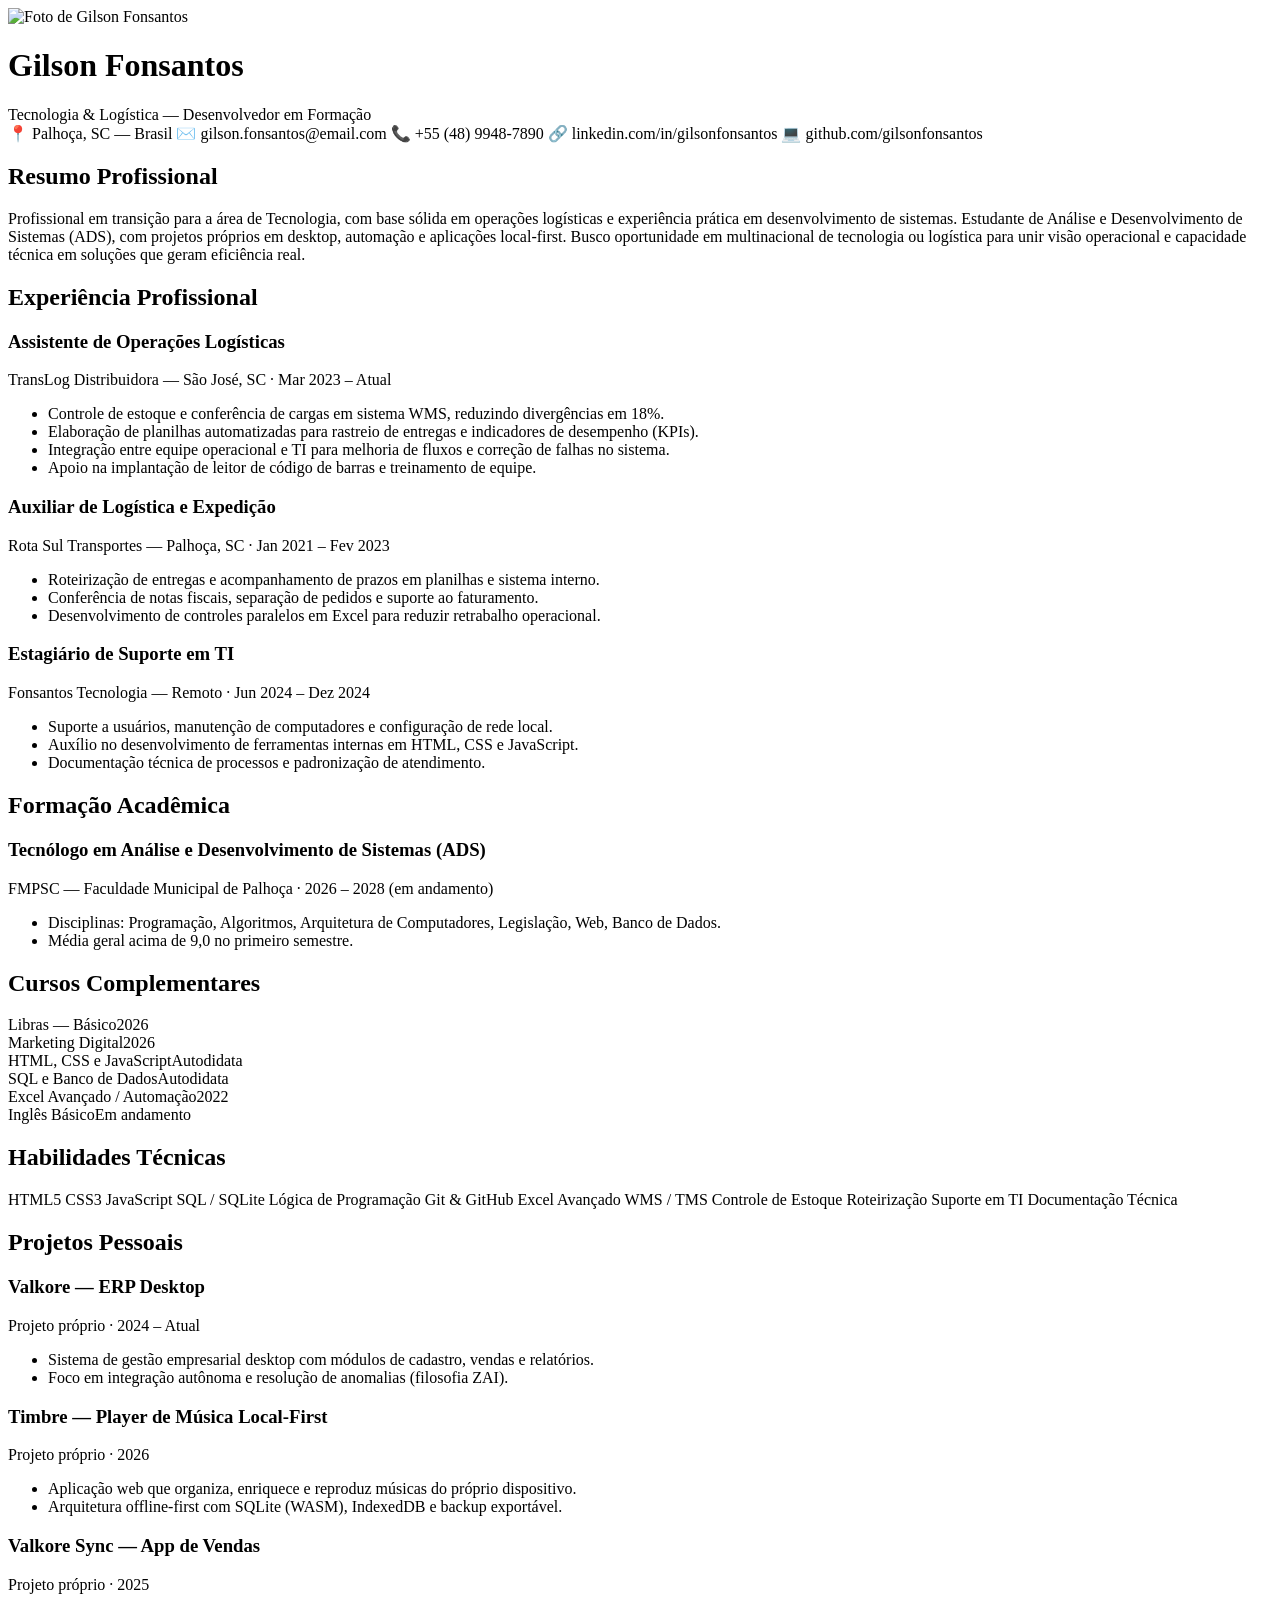
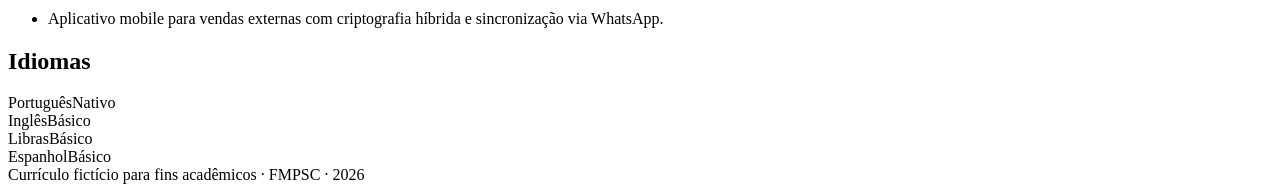
==== index.html @ 28abcbe8 "Add files via upload" ====
<!DOCTYPE html>
<html lang="pt-BR">
<head>
<meta charset="UTF-8">
<meta name="viewport" content="width=device-width, initial-scale=1.0">
<title>Gilson Fonsantos — Currículo</title>
<link rel="stylesheet" href="css/style.css">
</head>
<body>
<div class="page">

  <header>
    <div class="header-flex">
      <img src="img/foto.png" alt="Foto de Gilson Fonsantos" class="avatar">
      <div class="header-text">
        <h1>Gilson Fonsantos</h1>
        <div class="role">Tecnologia &amp; Logística — Desenvolvedor em Formação</div>
        <div class="contact">
          <span>📍 Palhoça, SC — Brasil</span>
          <span>✉️ gilson.fonsantos@email.com</span>
          <span>📞 +55 (48) 9948-7890</span>
          <span>🔗 linkedin.com/in/gilsonfonsantos</span>
          <span>💻 github.com/gilsonfonsantos</span>
        </div>
      </div>
    </div>
  </header>

  <section>
    <h2>Resumo Profissional</h2>
    <div class="summary">
      Profissional em transição para a área de Tecnologia, com base sólida em
      operações logísticas e experiência prática em desenvolvimento de
      sistemas. Estudante de Análise e Desenvolvimento de Sistemas (ADS),
      com projetos próprios em desktop, automação e aplicações local-first.
      Busco oportunidade em multinacional de tecnologia ou logística para
      unir visão operacional e capacidade técnica em soluções que geram
      eficiência real.
    </div>
  </section>

  <section>
    <h2>Experiência Profissional</h2>

    <div class="item">
      <h3>Assistente de Operações Logísticas</h3>
      <div class="meta">TransLog Distribuidora — São José, SC · Mar 2023 – Atual</div>
      <ul>
        <li>Controle de estoque e conferência de cargas em sistema WMS, reduzindo divergências em 18%.</li>
        <li>Elaboração de planilhas automatizadas para rastreio de entregas e indicadores de desempenho (KPIs).</li>
        <li>Integração entre equipe operacional e TI para melhoria de fluxos e correção de falhas no sistema.</li>
        <li>Apoio na implantação de leitor de código de barras e treinamento de equipe.</li>
      </ul>
    </div>

    <div class="item">
      <h3>Auxiliar de Logística e Expedição</h3>
      <div class="meta">Rota Sul Transportes — Palhoça, SC · Jan 2021 – Fev 2023</div>
      <ul>
        <li>Roteirização de entregas e acompanhamento de prazos em planilhas e sistema interno.</li>
        <li>Conferência de notas fiscais, separação de pedidos e suporte ao faturamento.</li>
        <li>Desenvolvimento de controles paralelos em Excel para reduzir retrabalho operacional.</li>
      </ul>
    </div>

    <div class="item">
      <h3>Estagiário de Suporte em TI</h3>
      <div class="meta">Fonsantos Tecnologia — Remoto · Jun 2024 – Dez 2024</div>
      <ul>
        <li>Suporte a usuários, manutenção de computadores e configuração de rede local.</li>
        <li>Auxílio no desenvolvimento de ferramentas internas em HTML, CSS e JavaScript.</li>
        <li>Documentação técnica de processos e padronização de atendimento.</li>
      </ul>
    </div>
  </section>

  <section>
    <h2>Formação Acadêmica</h2>
    <div class="item">
      <h3>Tecnólogo em Análise e Desenvolvimento de Sistemas (ADS)</h3>
      <div class="meta">FMPSC — Faculdade Municipal de Palhoça · 2026 – 2028 (em andamento)</div>
      <ul>
        <li>Disciplinas: Programação, Algoritmos, Arquitetura de Computadores, Legislação, Web, Banco de Dados.</li>
        <li>Média geral acima de 9,0 no primeiro semestre.</li>
      </ul>
    </div>
  </section>

  <section>
    <h2>Cursos Complementares</h2>
    <div class="grid">
      <div class="skill"><span>Libras — Básico</span><span>2026</span></div>
      <div class="skill"><span>Marketing Digital</span><span>2026</span></div>
      <div class="skill"><span>HTML, CSS e JavaScript</span><span>Autodidata</span></div>
      <div class="skill"><span>SQL e Banco de Dados</span><span>Autodidata</span></div>
      <div class="skill"><span>Excel Avançado / Automação</span><span>2022</span></div>
      <div class="skill"><span>Inglês Básico</span><span>Em andamento</span></div>
    </div>
  </section>

  <section>
    <h2>Habilidades Técnicas</h2>
    <div class="tags">
      <span class="tag">HTML5</span>
      <span class="tag">CSS3</span>
      <span class="tag">JavaScript</span>
      <span class="tag">SQL / SQLite</span>
      <span class="tag">Lógica de Programação</span>
      <span class="tag">Git &amp; GitHub</span>
      <span class="tag">Excel Avançado</span>
      <span class="tag">WMS / TMS</span>
      <span class="tag">Controle de Estoque</span>
      <span class="tag">Roteirização</span>
      <span class="tag">Suporte em TI</span>
      <span class="tag">Documentação Técnica</span>
    </div>
  </section>

  <section>
    <h2>Projetos Pessoais</h2>
    <div class="item">
      <h3>Valkore — ERP Desktop</h3>
      <div class="meta">Projeto próprio · 2024 – Atual</div>
      <ul>
        <li>Sistema de gestão empresarial desktop com módulos de cadastro, vendas e relatórios.</li>
        <li>Foco em integração autônoma e resolução de anomalias (filosofia ZAI).</li>
      </ul>
    </div>
    <div class="item">
      <h3>Timbre — Player de Música Local-First</h3>
      <div class="meta">Projeto próprio · 2026</div>
      <ul>
        <li>Aplicação web que organiza, enriquece e reproduz músicas do próprio dispositivo.</li>
        <li>Arquitetura offline-first com SQLite (WASM), IndexedDB e backup exportável.</li>
      </ul>
    </div>
    <div class="item">
      <h3>Valkore Sync — App de Vendas</h3>
      <div class="meta">Projeto próprio · 2025</div>
      <ul>
        <li>Aplicativo mobile para vendas externas com criptografia híbrida e sincronização via WhatsApp.</li>
      </ul>
    </div>
  </section>

  <section>
    <h2>Idiomas</h2>
    <div class="grid">
      <div class="skill"><span>Português</span><span>Nativo</span></div>
      <div class="skill"><span>Inglês</span><span>Básico</span></div>
      <div class="skill"><span>Libras</span><span>Básico</span></div>
      <div class="skill"><span>Espanhol</span><span>Básico</span></div>
    </div>
  </section>

  <footer>
    Currículo fictício para fins acadêmicos · FMPSC · 2026
  </footer>

</div>
</body>
</html>
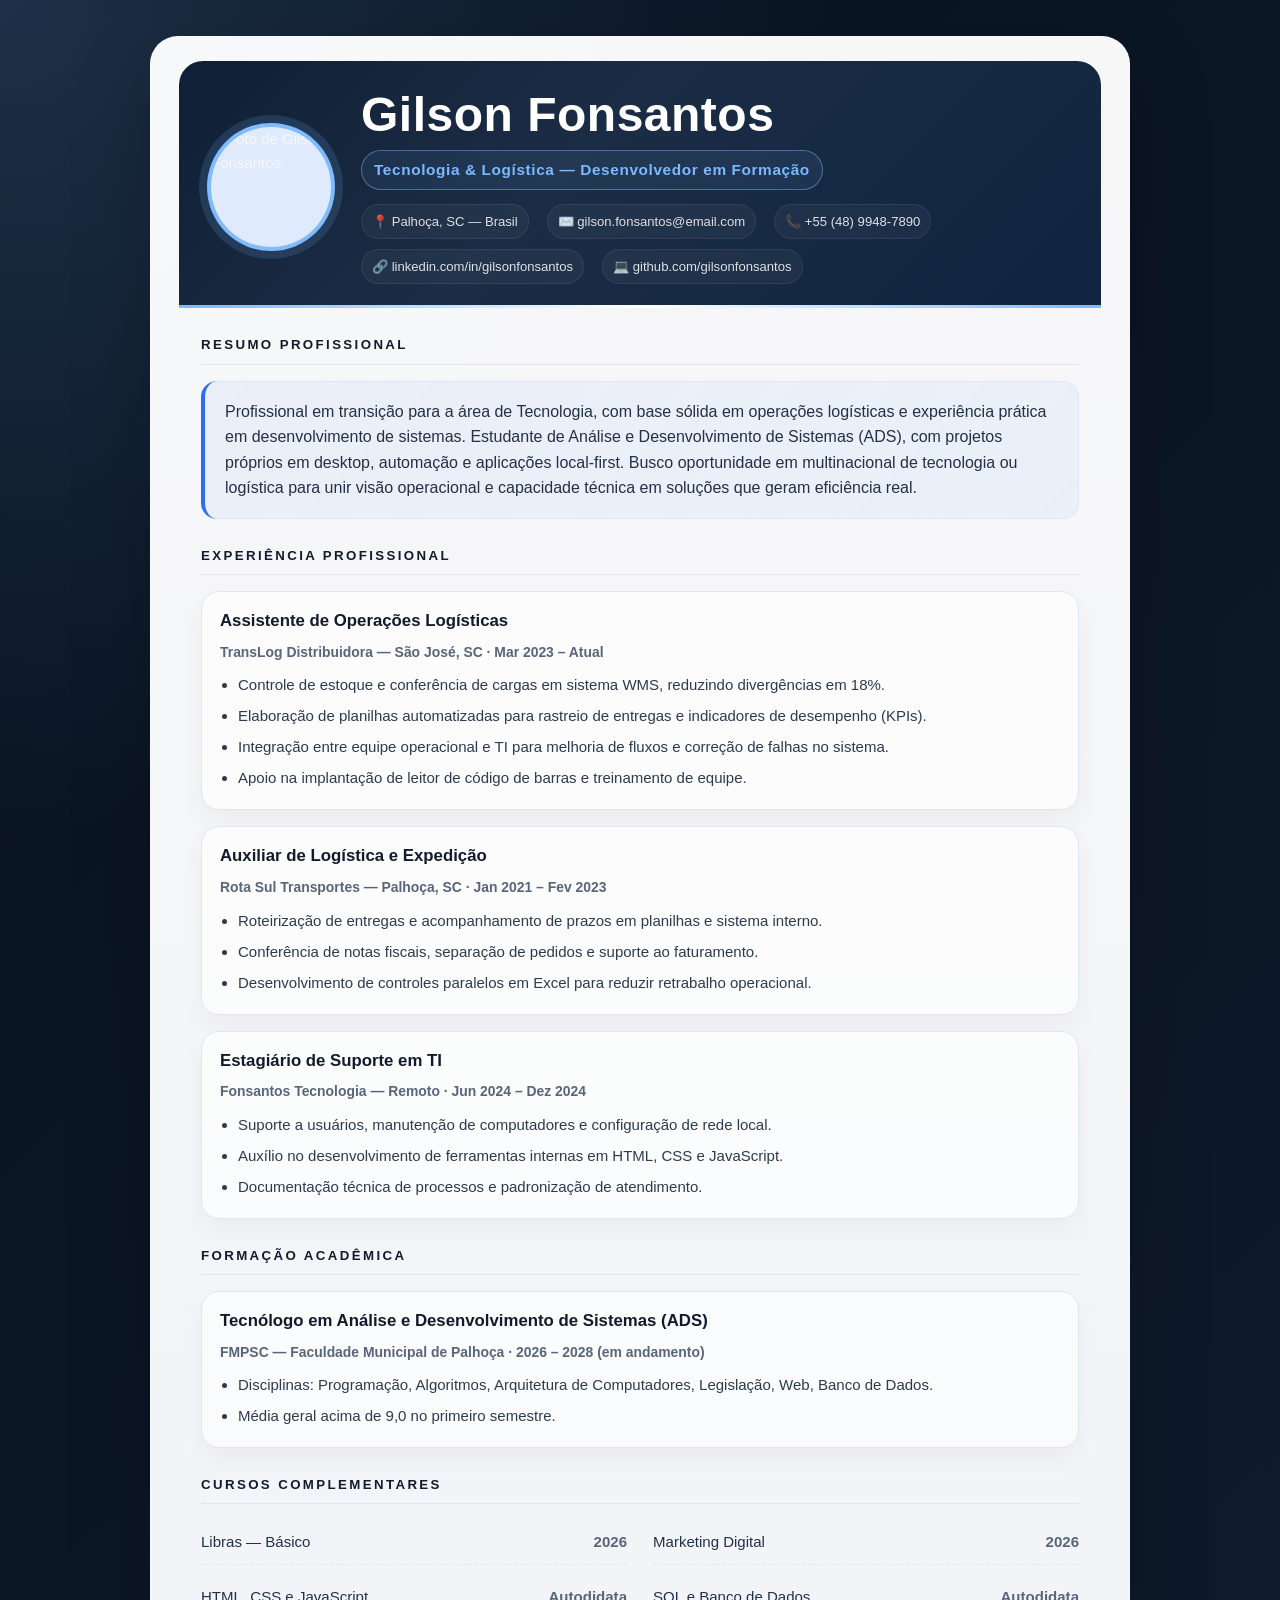
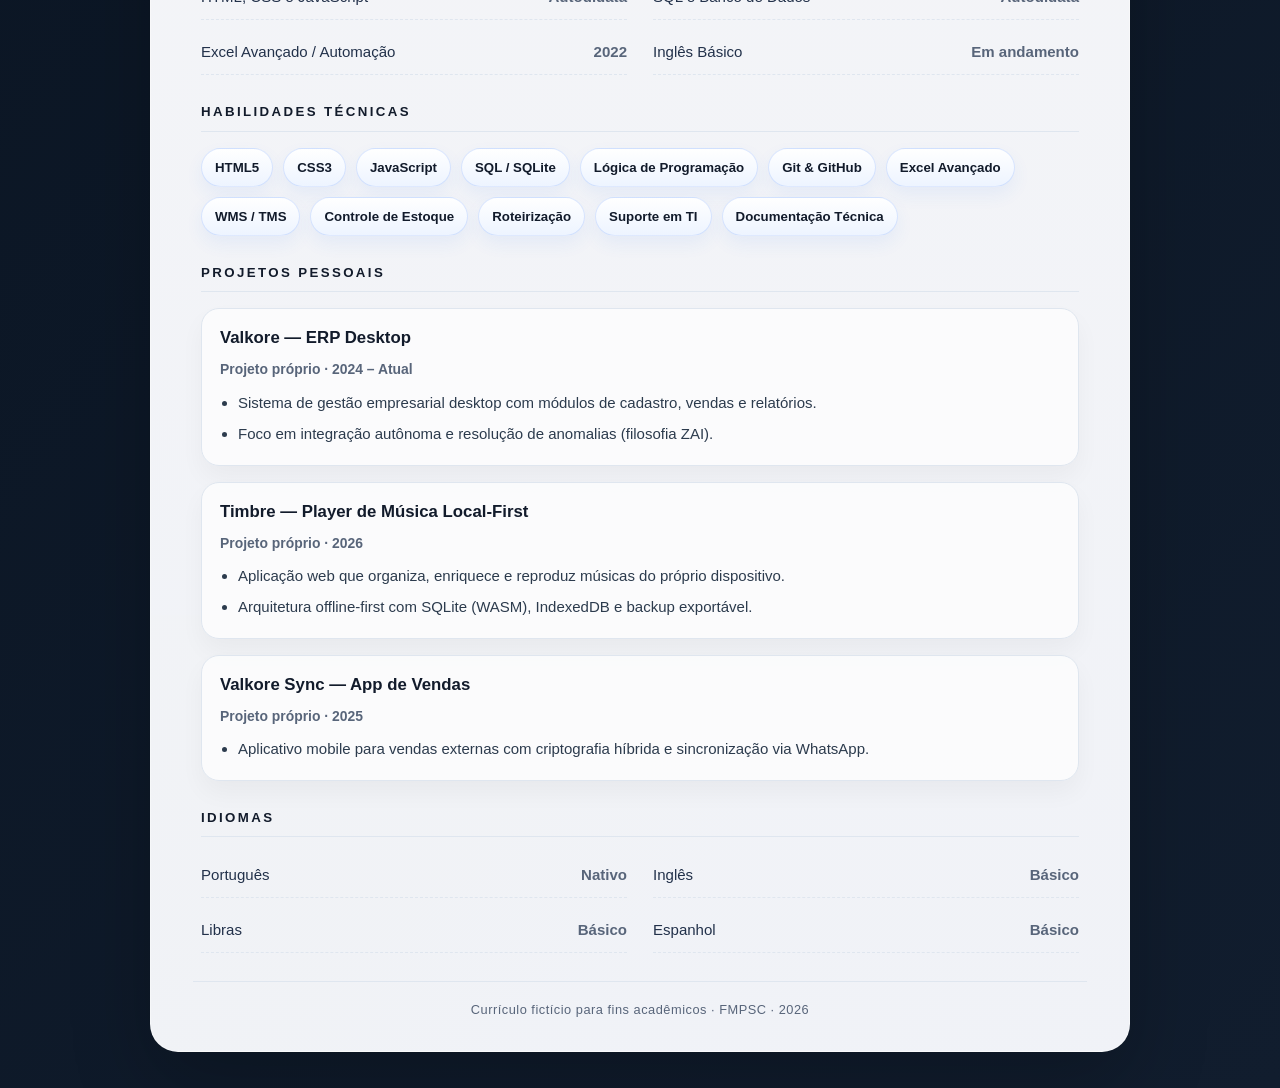
==== commit 9cb037ee: "Fix HTML encoding issues in index.html" ====
--- a/index.html
+++ b/index.html
@@ -4,7 +4,7 @@
 <meta charset="UTF-8">
 <meta name="viewport" content="width=device-width, initial-scale=1.0">
 <title>Gilson Fonsantos — Currículo</title>
-<link rel="stylesheet" href="css/style.css">
+<link rel="stylesheet" href="styles.css">
 </head>
 <body>
 <div class="page">
@@ -159,4 +159,4 @@
 
 </div>
 </body>
-</html>+</html>
--- a/styles.css
+++ b/styles.css
@@ -0,0 +1,297 @@
+:root {
+  --bg-1: #08121f;
+  --bg-2: #111d2e;
+  --panel: #f5f7fb;
+  --panel-strong: #ffffff;
+  --ink: #121b2b;
+  --muted: #58657a;
+  --line: #dfe6ef;
+  --acc: #2d6df6;
+  --acc-2: #7cb9ff;
+  --acc-soft: rgba(45, 109, 246, 0.12);
+  --success: #1f7a5a;
+  --shadow: rgba(9, 17, 30, 0.18);
+}
+
+* {
+  box-sizing: border-box;
+}
+
+html {
+  scroll-behavior: smooth;
+}
+
+body {
+  margin: 0;
+  padding: 36px 18px;
+  font-family: "Segoe UI", Roboto, Helvetica, Arial, sans-serif;
+  color: var(--ink);
+  background:
+    radial-gradient(circle at top left, rgba(124, 185, 255, 0.18), transparent 28%),
+    linear-gradient(135deg, var(--bg-1) 0%, var(--bg-2) 100%);
+  line-height: 1.6;
+  font-size: 15px;
+}
+
+.page {
+  max-width: 980px;
+  margin: 0 auto;
+  background: linear-gradient(180deg, rgba(255,255,255,0.97), rgba(245,247,251,0.98));
+  border: 1px solid rgba(255,255,255,0.35);
+  border-radius: 28px;
+  box-shadow: 0 30px 80px rgba(0,0,0,0.22);
+  padding: 38px 42px 30px;
+  overflow: hidden;
+}
+
+header {
+  position: relative;
+  padding: 28px 28px 24px;
+  margin: -14px -14px 0;
+  border-radius: 24px 24px 0 0;
+  background: linear-gradient(135deg, #0f1f35 0%, #1b2d45 42%, #10243f 100%);
+  color: #f3f7ff;
+}
+
+header::after {
+  content: "";
+  position: absolute;
+  inset: auto 0 0 0;
+  height: 3px;
+  background: linear-gradient(90deg, var(--acc-2), #ffffff, var(--acc-2));
+}
+
+.header-flex {
+  display: flex;
+  align-items: center;
+  gap: 26px;
+}
+
+.header-text {
+  flex: 1;
+}
+
+.avatar {
+  width: 128px;
+  height: 128px;
+  border-radius: 50%;
+  object-fit: cover;
+  border: 4px solid rgba(124, 185, 255, 0.95);
+  box-shadow: 0 0 0 8px rgba(124, 185, 255, 0.15);
+  flex-shrink: 0;
+  background: #dfeafc;
+}
+
+header h1 {
+  margin: 0 0 8px;
+  font-size: clamp(2rem, 4vw, 3rem);
+  letter-spacing: 0.5px;
+  line-height: 1.1;
+  font-weight: 800;
+  color: #ffffff;
+}
+
+header .role {
+  display: inline-block;
+  font-size: 0.96rem;
+  letter-spacing: 0.04em;
+  color: var(--acc-2);
+  font-weight: 700;
+  margin-bottom: 14px;
+  padding: 7px 12px;
+  border: 1px solid rgba(124, 185, 255, 0.45);
+  border-radius: 999px;
+  background: rgba(124, 185, 255, 0.08);
+}
+
+header .contact {
+  display: flex;
+  flex-wrap: wrap;
+  gap: 10px 18px;
+  font-size: 0.82rem;
+  color: rgba(255,255,255,0.85);
+}
+
+header .contact span {
+  display: inline-flex;
+  align-items: center;
+  gap: 7px;
+  padding: 6px 10px;
+  border-radius: 999px;
+  background: rgba(255,255,255,0.04);
+  border: 1px solid rgba(255,255,255,0.07);
+  white-space: nowrap;
+}
+
+section {
+  margin-top: 26px;
+  padding: 0 8px;
+}
+
+h2 {
+  margin: 0 0 16px;
+  padding-bottom: 8px;
+  border-bottom: 1px solid var(--line);
+  font-size: 0.83rem;
+  letter-spacing: 0.18em;
+  text-transform: uppercase;
+  color: var(--ink);
+  font-weight: 800;
+}
+
+.summary {
+  background: linear-gradient(135deg, rgba(45,109,246,0.06), rgba(124,185,255,0.1));
+  border-left: 4px solid var(--acc);
+  border-radius: 16px;
+  padding: 18px 20px;
+  color: #233046;
+  font-size: 1rem;
+  box-shadow: inset 0 0 0 1px rgba(45,109,246,0.06);
+}
+
+.item {
+  position: relative;
+  padding: 16px 18px 12px 18px;
+  margin-bottom: 16px;
+  border: 1px solid var(--line);
+  border-radius: 18px;
+  background: rgba(255,255,255,0.7);
+  box-shadow: 0 12px 24px rgba(10, 20, 35, 0.04);
+}
+
+.item:last-child {
+  margin-bottom: 0;
+}
+
+h3 {
+  margin: 0 0 6px;
+  font-size: 1.05rem;
+  font-weight: 800;
+  color: var(--ink);
+}
+
+.meta {
+  margin-bottom: 10px;
+  font-size: 0.87rem;
+  color: var(--muted);
+  font-weight: 600;
+}
+
+ul {
+  margin: 6px 0 0 0;
+  padding-left: 18px;
+}
+
+li {
+  margin-bottom: 7px;
+  color: #2c3b4d;
+}
+
+.grid {
+  display: grid;
+  grid-template-columns: repeat(2, minmax(0, 1fr));
+  gap: 10px 26px;
+}
+
+.skill {
+  display: flex;
+  justify-content: space-between;
+  align-items: center;
+  padding: 10px 0;
+  border-bottom: 1px dashed var(--line);
+  font-size: 0.94rem;
+  color: #22314a;
+}
+
+.skill span:last-child {
+  color: var(--muted);
+  font-weight: 700;
+}
+
+.tags {
+  display: flex;
+  flex-wrap: wrap;
+  gap: 10px;
+}
+
+.tag {
+  display: inline-flex;
+  align-items: center;
+  justify-content: center;
+  padding: 8px 13px;
+  border-radius: 999px;
+  background: linear-gradient(180deg, #ffffff, #edf4ff);
+  border: 1px solid rgba(45, 109, 246, 0.15);
+  color: var(--ink);
+  font-size: 0.83rem;
+  font-weight: 700;
+  box-shadow: 0 8px 18px rgba(45, 109, 246, 0.07);
+}
+
+footer {
+  margin-top: 28px;
+  padding-top: 18px;
+  border-top: 1px solid var(--line);
+  text-align: center;
+  font-size: 0.8rem;
+  color: var(--muted);
+  letter-spacing: 0.04em;
+}
+
+@media (max-width: 720px) {
+  body {
+    padding: 18px 12px;
+  }
+
+  .page {
+    padding: 18px 18px 22px;
+    border-radius: 20px;
+  }
+
+  header {
+    margin: -8px -8px 0;
+    padding: 22px 18px 18px;
+  }
+
+  .header-flex {
+    flex-direction: column;
+    text-align: center;
+    gap: 16px;
+  }
+
+  .avatar {
+    width: 110px;
+    height: 110px;
+  }
+
+  .header .contact {
+    justify-content: center;
+  }
+
+  .grid {
+    grid-template-columns: 1fr;
+  }
+
+  section {
+    padding: 0;
+  }
+}
+
+@media print {
+  body {
+    background: #fff;
+    padding: 0;
+  }
+
+  .page {
+    border-radius: 0;
+    box-shadow: none;
+    max-width: 100%;
+    padding: 0 10mm;
+  }
+
+  header {
+    border-radius: 0;
+    margin: 0;
+  }
+}
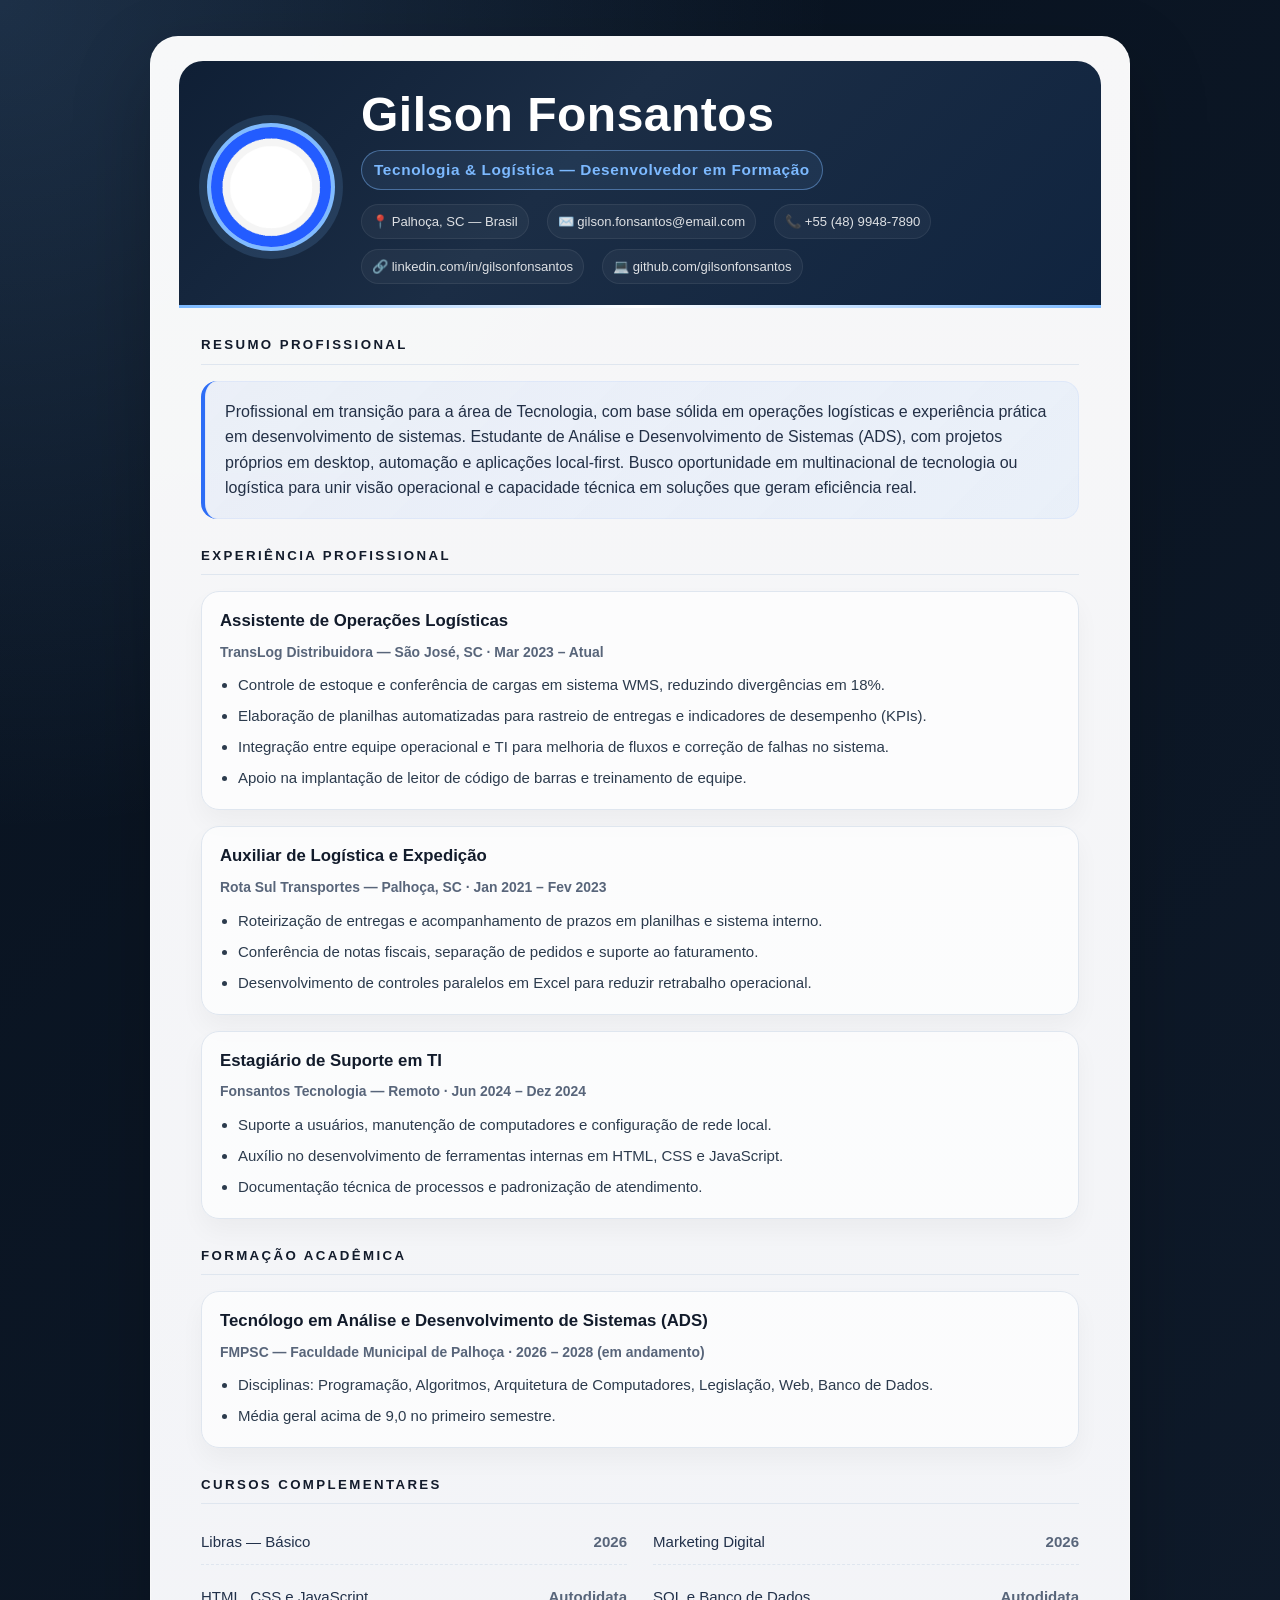
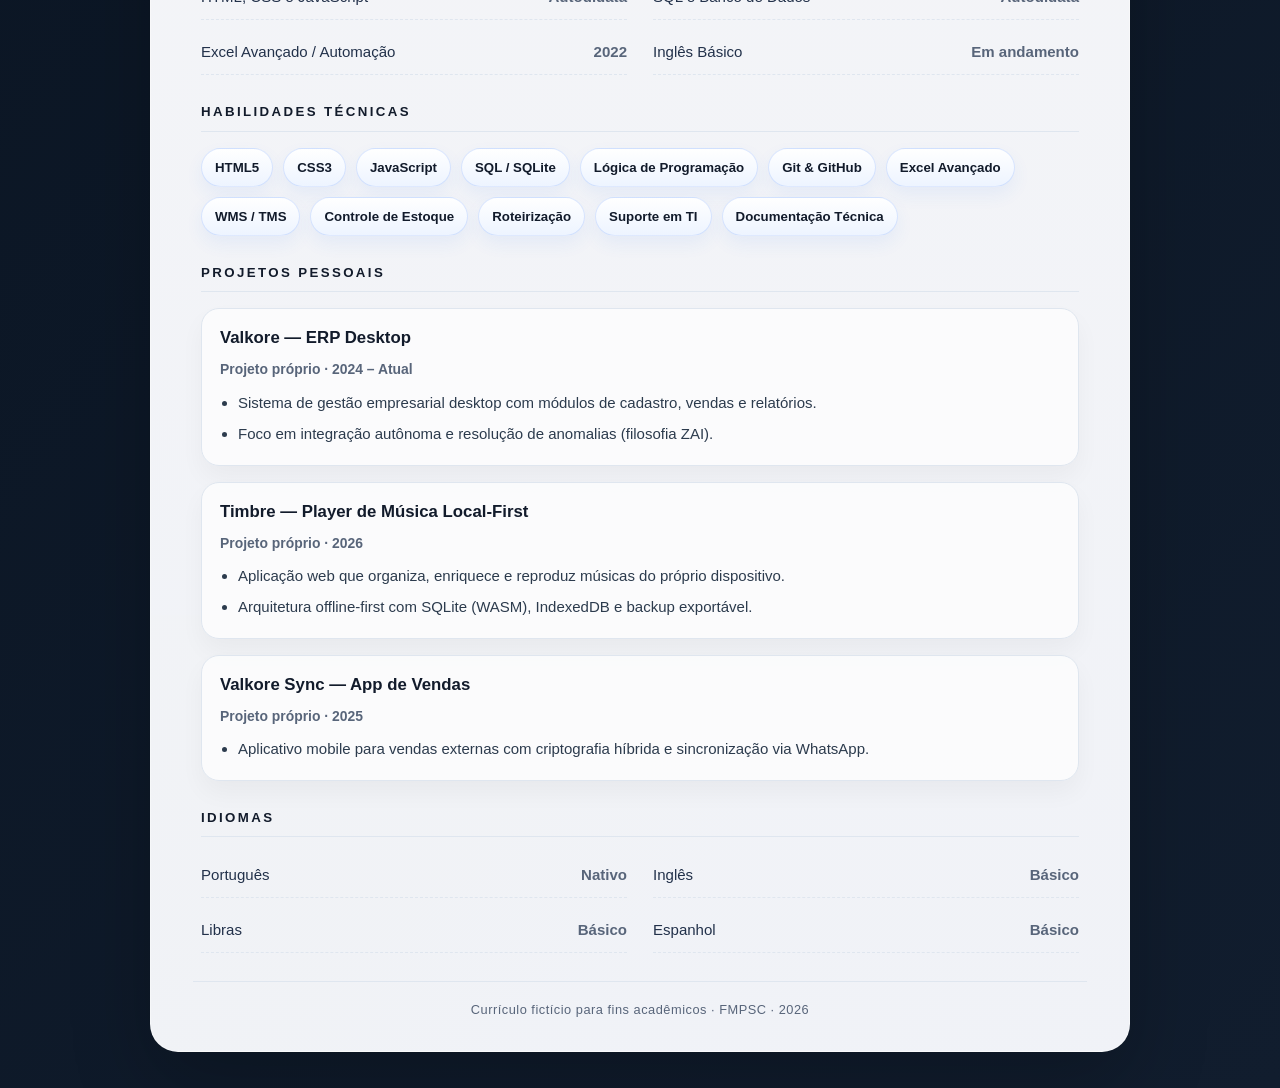
==== commit cb868b26: "Add files via upload" ====
--- a/index.html
+++ b/index.html
@@ -4,7 +4,7 @@
 <meta charset="UTF-8">
 <meta name="viewport" content="width=device-width, initial-scale=1.0">
 <title>Gilson Fonsantos — Currículo</title>
-<link rel="stylesheet" href="styles.css">
+<link rel="stylesheet" href="css/styles.css">
 </head>
 <body>
 <div class="page">
@@ -159,4 +159,4 @@
 
 </div>
 </body>
-</html>
+</html>
--- a/css/styles.css
+++ b/css/styles.css
@@ -0,0 +1,297 @@
+:root {
+  --bg-1: #08121f;
+  --bg-2: #111d2e;
+  --panel: #f5f7fb;
+  --panel-strong: #ffffff;
+  --ink: #121b2b;
+  --muted: #58657a;
+  --line: #dfe6ef;
+  --acc: #2d6df6;
+  --acc-2: #7cb9ff;
+  --acc-soft: rgba(45, 109, 246, 0.12);
+  --success: #1f7a5a;
+  --shadow: rgba(9, 17, 30, 0.18);
+}
+
+* {
+  box-sizing: border-box;
+}
+
+html {
+  scroll-behavior: smooth;
+}
+
+body {
+  margin: 0;
+  padding: 36px 18px;
+  font-family: "Segoe UI", Roboto, Helvetica, Arial, sans-serif;
+  color: var(--ink);
+  background:
+    radial-gradient(circle at top left, rgba(124, 185, 255, 0.18), transparent 28%),
+    linear-gradient(135deg, var(--bg-1) 0%, var(--bg-2) 100%);
+  line-height: 1.6;
+  font-size: 15px;
+}
+
+.page {
+  max-width: 980px;
+  margin: 0 auto;
+  background: linear-gradient(180deg, rgba(255,255,255,0.97), rgba(245,247,251,0.98));
+  border: 1px solid rgba(255,255,255,0.35);
+  border-radius: 28px;
+  box-shadow: 0 30px 80px rgba(0,0,0,0.22);
+  padding: 38px 42px 30px;
+  overflow: hidden;
+}
+
+header {
+  position: relative;
+  padding: 28px 28px 24px;
+  margin: -14px -14px 0;
+  border-radius: 24px 24px 0 0;
+  background: linear-gradient(135deg, #0f1f35 0%, #1b2d45 42%, #10243f 100%);
+  color: #f3f7ff;
+}
+
+header::after {
+  content: "";
+  position: absolute;
+  inset: auto 0 0 0;
+  height: 3px;
+  background: linear-gradient(90deg, var(--acc-2), #ffffff, var(--acc-2));
+}
+
+.header-flex {
+  display: flex;
+  align-items: center;
+  gap: 26px;
+}
+
+.header-text {
+  flex: 1;
+}
+
+.avatar {
+  width: 128px;
+  height: 128px;
+  border-radius: 50%;
+  object-fit: cover;
+  border: 4px solid rgba(124, 185, 255, 0.95);
+  box-shadow: 0 0 0 8px rgba(124, 185, 255, 0.15);
+  flex-shrink: 0;
+  background: #dfeafc;
+}
+
+header h1 {
+  margin: 0 0 8px;
+  font-size: clamp(2rem, 4vw, 3rem);
+  letter-spacing: 0.5px;
+  line-height: 1.1;
+  font-weight: 800;
+  color: #ffffff;
+}
+
+header .role {
+  display: inline-block;
+  font-size: 0.96rem;
+  letter-spacing: 0.04em;
+  color: var(--acc-2);
+  font-weight: 700;
+  margin-bottom: 14px;
+  padding: 7px 12px;
+  border: 1px solid rgba(124, 185, 255, 0.45);
+  border-radius: 999px;
+  background: rgba(124, 185, 255, 0.08);
+}
+
+header .contact {
+  display: flex;
+  flex-wrap: wrap;
+  gap: 10px 18px;
+  font-size: 0.82rem;
+  color: rgba(255,255,255,0.85);
+}
+
+header .contact span {
+  display: inline-flex;
+  align-items: center;
+  gap: 7px;
+  padding: 6px 10px;
+  border-radius: 999px;
+  background: rgba(255,255,255,0.04);
+  border: 1px solid rgba(255,255,255,0.07);
+  white-space: nowrap;
+}
+
+section {
+  margin-top: 26px;
+  padding: 0 8px;
+}
+
+h2 {
+  margin: 0 0 16px;
+  padding-bottom: 8px;
+  border-bottom: 1px solid var(--line);
+  font-size: 0.83rem;
+  letter-spacing: 0.18em;
+  text-transform: uppercase;
+  color: var(--ink);
+  font-weight: 800;
+}
+
+.summary {
+  background: linear-gradient(135deg, rgba(45,109,246,0.06), rgba(124,185,255,0.1));
+  border-left: 4px solid var(--acc);
+  border-radius: 16px;
+  padding: 18px 20px;
+  color: #233046;
+  font-size: 1rem;
+  box-shadow: inset 0 0 0 1px rgba(45,109,246,0.06);
+}
+
+.item {
+  position: relative;
+  padding: 16px 18px 12px 18px;
+  margin-bottom: 16px;
+  border: 1px solid var(--line);
+  border-radius: 18px;
+  background: rgba(255,255,255,0.7);
+  box-shadow: 0 12px 24px rgba(10, 20, 35, 0.04);
+}
+
+.item:last-child {
+  margin-bottom: 0;
+}
+
+h3 {
+  margin: 0 0 6px;
+  font-size: 1.05rem;
+  font-weight: 800;
+  color: var(--ink);
+}
+
+.meta {
+  margin-bottom: 10px;
+  font-size: 0.87rem;
+  color: var(--muted);
+  font-weight: 600;
+}
+
+ul {
+  margin: 6px 0 0 0;
+  padding-left: 18px;
+}
+
+li {
+  margin-bottom: 7px;
+  color: #2c3b4d;
+}
+
+.grid {
+  display: grid;
+  grid-template-columns: repeat(2, minmax(0, 1fr));
+  gap: 10px 26px;
+}
+
+.skill {
+  display: flex;
+  justify-content: space-between;
+  align-items: center;
+  padding: 10px 0;
+  border-bottom: 1px dashed var(--line);
+  font-size: 0.94rem;
+  color: #22314a;
+}
+
+.skill span:last-child {
+  color: var(--muted);
+  font-weight: 700;
+}
+
+.tags {
+  display: flex;
+  flex-wrap: wrap;
+  gap: 10px;
+}
+
+.tag {
+  display: inline-flex;
+  align-items: center;
+  justify-content: center;
+  padding: 8px 13px;
+  border-radius: 999px;
+  background: linear-gradient(180deg, #ffffff, #edf4ff);
+  border: 1px solid rgba(45, 109, 246, 0.15);
+  color: var(--ink);
+  font-size: 0.83rem;
+  font-weight: 700;
+  box-shadow: 0 8px 18px rgba(45, 109, 246, 0.07);
+}
+
+footer {
+  margin-top: 28px;
+  padding-top: 18px;
+  border-top: 1px solid var(--line);
+  text-align: center;
+  font-size: 0.8rem;
+  color: var(--muted);
+  letter-spacing: 0.04em;
+}
+
+@media (max-width: 720px) {
+  body {
+    padding: 18px 12px;
+  }
+
+  .page {
+    padding: 18px 18px 22px;
+    border-radius: 20px;
+  }
+
+  header {
+    margin: -8px -8px 0;
+    padding: 22px 18px 18px;
+  }
+
+  .header-flex {
+    flex-direction: column;
+    text-align: center;
+    gap: 16px;
+  }
+
+  .avatar {
+    width: 110px;
+    height: 110px;
+  }
+
+  .header .contact {
+    justify-content: center;
+  }
+
+  .grid {
+    grid-template-columns: 1fr;
+  }
+
+  section {
+    padding: 0;
+  }
+}
+
+@media print {
+  body {
+    background: #fff;
+    padding: 0;
+  }
+
+  .page {
+    border-radius: 0;
+    box-shadow: none;
+    max-width: 100%;
+    padding: 0 10mm;
+  }
+
+  header {
+    border-radius: 0;
+    margin: 0;
+  }
+}
